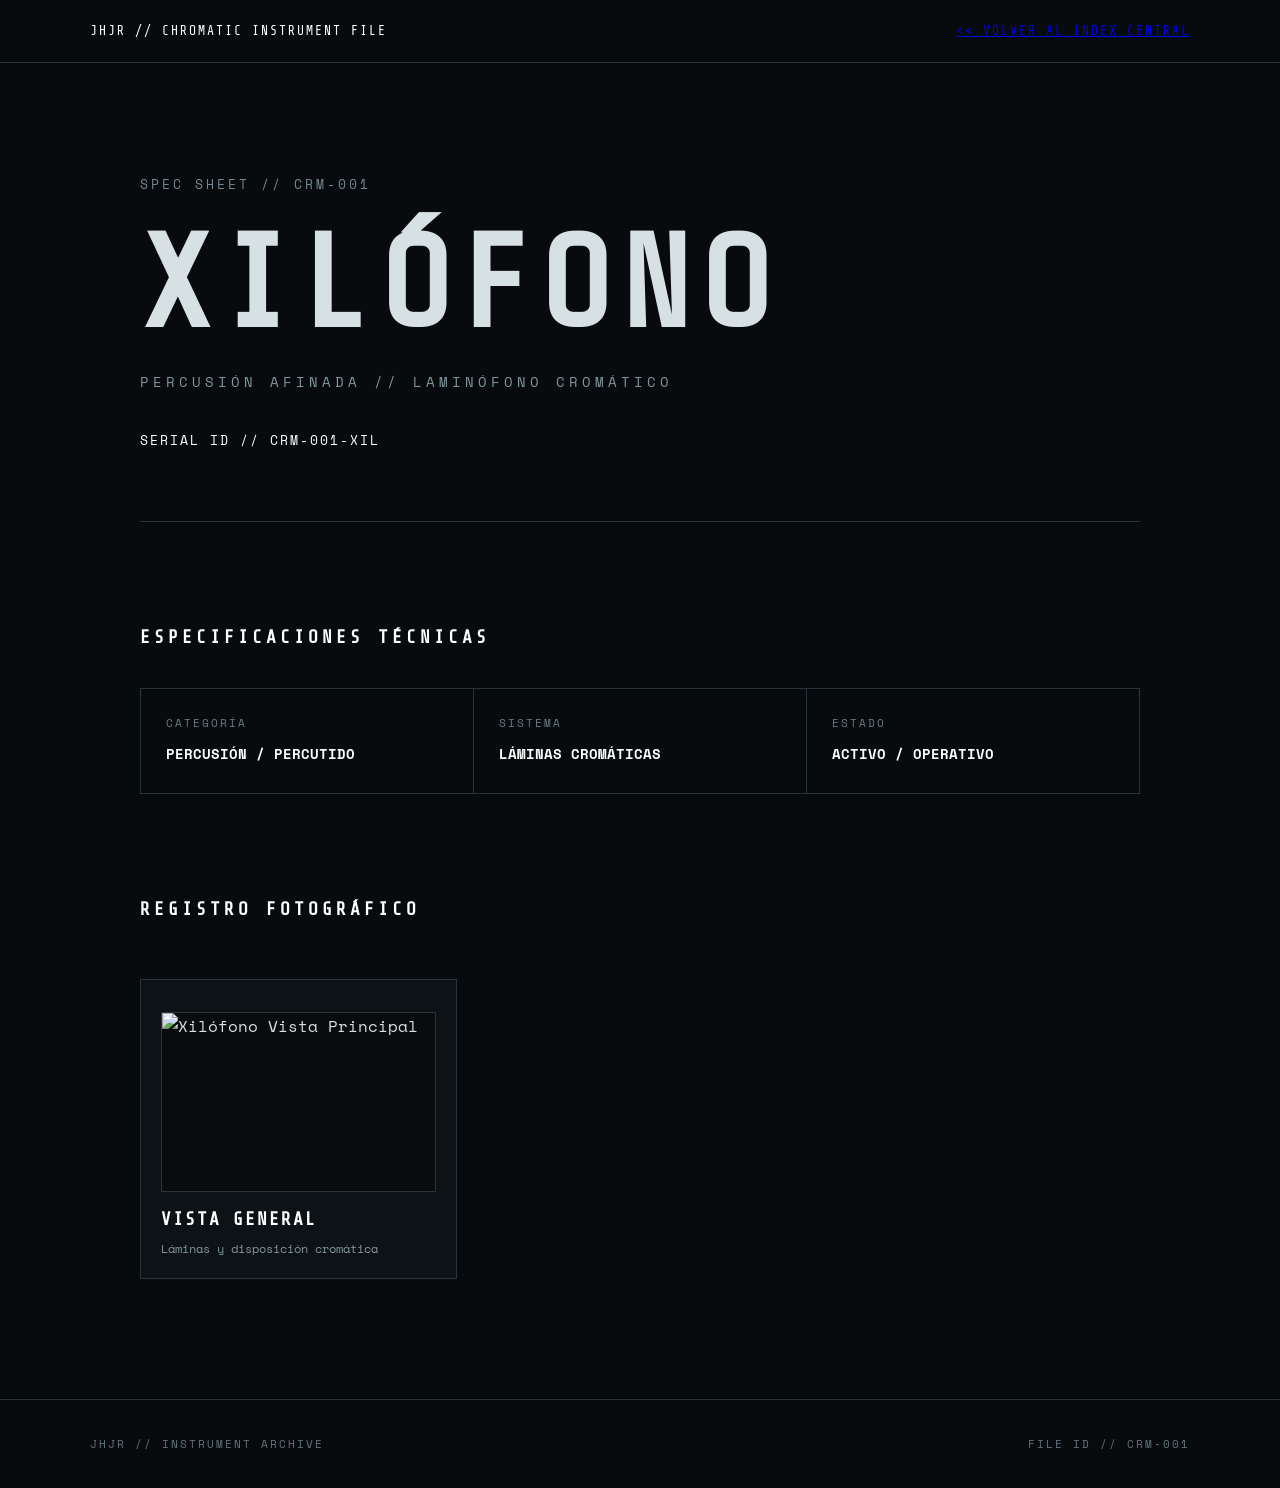
==== cromaticos/1_xilofono/index_xilofono.html @ 7cfe5ff3 "Fichas técnicas y subcarpetas agregadas para instrumentos cromáticos" ====
<!DOCTYPE html>
<html lang="es">
<head>
    <meta charset="UTF-8">
    <meta name="viewport" content="width=device-width, initial-scale=1.0">
    <title>JHJR // CRM-001 - XILÓFONO</title>
    <link rel="preconnect" href="https://fonts.googleapis.com">
    <link rel="preconnect" href="https://fonts.gstatic.com" crossorigin>
    <link href="https://fonts.googleapis.com/css2?family=Share+Tech+Mono&family=Space+Mono:ital,wght@0,400;0,700;1,400&display=swap" rel="stylesheet">
    <link rel="stylesheet" href="../../style.css">
</head>
<body>

    <header>
        <div class="system">JHJR // CHROMATIC INSTRUMENT FILE</div>
        <div class="status"><a href="../../index.html"><< VOLVER AL INDEX CENTRAL</a></div>
    </header>

    <main>
        <section class="hero">
            <div class="classification">SPEC SHEET // CRM-001</div>
            <h1>XILÓFONO</h1>
            <p class="subtitle">PERCUSIÓN AFINADA // LAMINÓFONO CROMÁTICO</p>
            <p class="serial">SERIAL ID // CRM-001-XIL</p>
        </section>

        <section class="specifications">
            <h2>ESPECIFICACIONES TÉCNICAS</h2>
            <div class="data-grid">
                <div><span>CATEGORÍA</span><strong>PERCUSIÓN / PERCUTIDO</strong></div>
                <div><span>SISTEMA</span><strong>LÁMINAS CROMÁTICAS</strong></div>
                <div><span>ESTADO</span><strong>ACTIVO / OPERATIVO</strong></div>
            </div>
        </section>

        <section class="catalog">
            <h2>REGISTRO FOTOGRÁFICO</h2>
            <div class="guitar-grid">
                <div class="guitar-card">
                    <img src="xilofono-main.jpg" alt="Xilófono Vista Principal">
                    <h3>VISTA GENERAL</h3>
                    <p>Láminas y disposición cromática</p>
                </div>
            </div>
        </section>
    </main>

    <footer>
        <p>JHJR // INSTRUMENT ARCHIVE</p>
        <p>FILE ID // CRM-001</p>
    </footer>

</body>
</html>
---- style.css ----
@import url('https://fonts.googleapis.com/css2?family=Share+Tech+Mono&family=Space+Mono:wght@400;700&display=swap');

* {
    box-sizing: border-box;
    margin: 0;
    padding: 0;
}

body {
    background: #080b0d;
    color: #d7e0e3;
    font-family: 'Space Mono', monospace;
    line-height: 1.7;
}

header {
    border-bottom: 1px solid #27343a;
    padding: 20px 7%;
    display: flex;
    justify-content: space-between;
    align-items: center;
    font-family: 'Share Tech Mono', monospace;
    font-size: 13px;
    letter-spacing: 2px;
}

.system {
    color: #ffffff;
}

.status {
    color: #6d858c;
}

main {
    width: min(1000px, 88%);
    margin: auto;
}

.hero {
    padding: 110px 0 70px;
    border-bottom: 1px solid #27343a;
}

.classification {
    color: #728890;
    font-size: 13px;
    letter-spacing: 3px;
    margin-bottom: 25px;
}

h1 {
    font-family: 'Share Tech Mono', monospace;
    font-size: clamp(60px, 12vw, 130px);
    letter-spacing: 10px;
    line-height: 1;
}

.subtitle {
    margin-top: 20px;
    color: #82969c;
    letter-spacing: 4px;
    font-size: 14px;
}

.serial {
    margin-top: 35px;
    font-size: 13px;
    letter-spacing: 2px;
    color: #ffffff;
}

.photo {
    margin: 70px 0;
}

.photo img {
    width: 100%;
    display: block;
    border: 1px solid #27343a;
    filter: grayscale(15%);
    transition: 0.3s;
}

.photo img:hover {
    filter: grayscale(0%);
}

section {
    margin-bottom: 100px;
}

h2 {
    font-family: 'Share Tech Mono', monospace;
    font-size: 18px;
    letter-spacing: 4px;
    margin-bottom: 35px;
    color: #ffffff;
}

.data-grid {
    display: grid;
    grid-template-columns: repeat(3, 1fr);
    border-top: 1px solid #27343a;
    border-left: 1px solid #27343a;
}

.data-grid div {
    padding: 25px;
    border-right: 1px solid #27343a;
    border-bottom: 1px solid #27343a;
}

.data-grid span {
    display: block;
    color: #687b82;
    font-size: 11px;
    letter-spacing: 2px;
    margin-bottom: 8px;
}

.data-grid strong {
    color: #ffffff;
    font-size: 14px;
}

/* ===================================================
   INVENTARIO Y TARJETAS DE GUITARRAS (GRID 3x3)
   =================================================== */

.guitar-grid {
    display: grid;
    grid-template-columns: repeat(auto-fill, minmax(280px, 1fr));
    gap: 25px;
    padding: 20px 0;
}

.guitar-card {
    background: #0d1216;
    border: 1px solid #27343a;
    padding: 20px;
    display: flex;
    flex-direction: column;
    justify-content: space-between;
    transition: all 0.3s ease;
}

.guitar-card:hover {
    border-color: #d7e0e3;
    transform: translateY(-4px);
    box-shadow: 0 4px 20px rgba(0, 0, 0, 0.5);
}

.guitar-card .serial {
    margin-top: 0;
    margin-bottom: 10px;
    color: #6d858c;
    font-size: 11px;
    letter-spacing: 2px;
}

.guitar-card img {
    width: 100%;
    height: 180px;
    object-fit: cover;
    border: 1px solid #27343a;
    margin: 12px 0;
    background-color: #080b0d;
    filter: grayscale(20%);
    transition: 0.3s;
}

.guitar-card:hover img {
    filter: grayscale(0%);
    border-color: #6d858c;
}

.guitar-card h3 {
    font-family: 'Share Tech Mono', monospace;
    font-size: 18px;
    letter-spacing: 2px;
    color: #ffffff;
    margin-bottom: 6px;
}

.guitar-card p {
    font-size: 12px;
    color: #82969c;
    line-height: 1.4;
}

.guitar-card .status {
    margin-top: 15px;
    font-size: 11px;
    letter-spacing: 1.5px;
    color: #6d858c;
    border-top: 1px dashed #27343a;
    padding-top: 10px;
}

.guitar-card a {
    color: inherit;
    text-decoration: none;
}

/* =================================================== */

.history p {
    max-width: 800px;
    margin-bottom: 25px;
    color: #aebdc1;
}

.modifications ul {
    list-style: none;
}

.modifications li {
    border-bottom: 1px solid #27343a;
    padding: 18px 0;
    color: #aebdc1;
}

.modifications li::before {
    content: ">";
    margin-right: 15px;
    color: #ffffff;
}

.event {
    display: grid;
    grid-template-columns: 120px 1fr;
    border-top: 1px solid #27343a;
    padding: 30px 0;
}

.year {
    font-family: 'Share Tech Mono', monospace;
    font-size: 25px;
    color: #ffffff;
}

.event h3 {
    font-size: 14px;
    letter-spacing: 3px;
    margin-bottom: 8px;
}

.event p {
    color: #82969c;
    font-size: 14px;
}

.importance {
    border: 1px solid #27343a;
    padding: 40px;
}

.importance p {
    max-width: 800px;
    margin-bottom: 20px;
    color: #aebdc1;
}

.quote {
    font-family: 'Share Tech Mono', monospace;
    font-size: 22px;
    color: #ffffff !important;
    margin-top: 40px;
}

footer {
    border-top: 1px solid #27343a;
    padding: 35px 7%;
    display: flex;
    justify-content: space-between;
    color: #62747a;
    font-size: 11px;
    letter-spacing: 2px;
}

/* RESPONSIVE (MÓVIL) */
@media (max-width: 700px) {

    header {
        flex-direction: column;
        align-items: flex-start;
        gap: 10px;
    }

    .hero {
        padding-top: 70px;
    }

    .data-grid {
        grid-template-columns: 1fr;
    }

    .event {
        grid-template-columns: 80px 1fr;
    }

    .importance {
        padding: 25px;
    }

    footer {
        flex-direction: column;
        gap: 10px;
    }

    .guitar-grid {
        grid-template-columns: 1fr;
    }

} /* <- Aquí estaba faltando esta llave final */
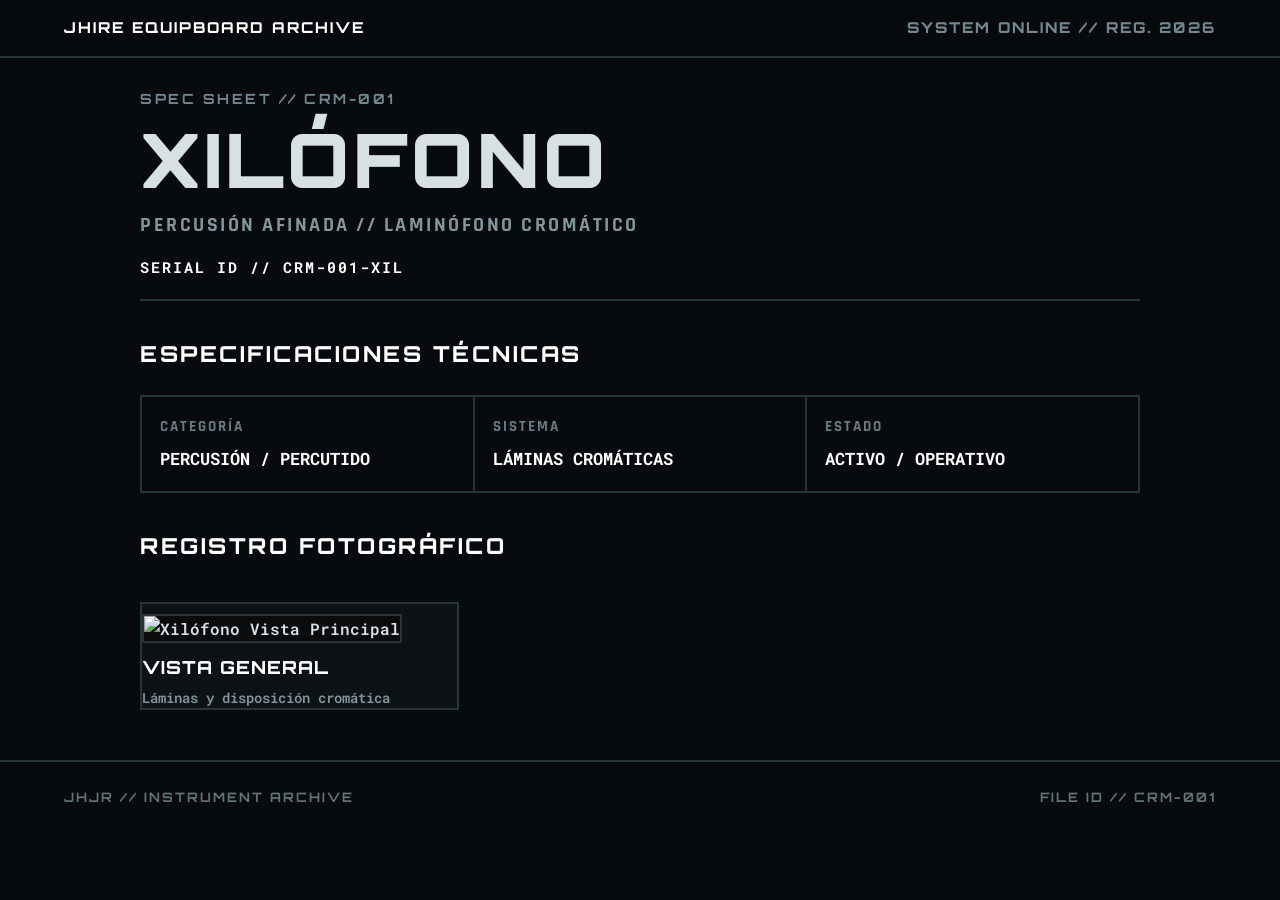
==== commit 0ee8e1bf: "Update header content in index_xilofono.html" ====
--- a/cromaticos/1_xilofono/index_xilofono.html
+++ b/cromaticos/1_xilofono/index_xilofono.html
@@ -12,8 +12,14 @@
 <body>
 
     <header>
-        <div class="system">JHJR // CHROMATIC INSTRUMENT FILE</div>
-        <div class="status"><a href="../../index.html"><< VOLVER AL INDEX CENTRAL</a></div>
+        <div class="system">
+            <a href="../../index.html" style="color: inherit; text-decoration: none;">
+                JHIRE EQUIPBOARD ARCHIVE
+            </a>
+        </div>
+        <div class="status">
+            <span>SYSTEM ONLINE // REG. 2026</span>
+        </div>
     </header>
 
     <main>
@@ -51,4 +57,4 @@
     </footer>
 
 </body>
-</html>+</html>
--- a/style.css
+++ b/style.css
@@ -1,316 +1,406 @@
-@import url('https://fonts.googleapis.com/css2?family=Share+Tech+Mono&family=Space+Mono:wght@400;700&display=swap');
-
-* {
-    box-sizing: border-box;
-    margin: 0;
-    padding: 0;
+/* ===================================================
+   1. CONFIGURACIÓN Y FUENTES FORMALES Y PESADAS
+   =================================================== */
+/* Importamos Orbitron (para títulos técnicos y formales) y Rajdhani / Roboto Mono */
+@import url('https://fonts.googleapis.com/css2?family=Orbitron:wght@700;800;900&family=Rajdhani:wght@600;700&family=Roboto+Mono:wght@600;700&display=swap');
+
+*,
+*::before,
+*::after {
+  box-sizing: border-box;
+  margin: 0;
+  padding: 0;
 }
 
 body {
-    background: #080b0d;
-    color: #d7e0e3;
-    font-family: 'Space Mono', monospace;
-    line-height: 1.7;
-}
-
+  background: #080b0d;
+  color: #d7e0e3;
+  /* Se aumenta el tamaño de fuente general a 16px */
+  font-family: 'Roboto Mono', monospace;
+  font-size: 16px;
+  font-weight: 600;
+  line-height: 1.6;
+}
+
+/* ===================================================
+   2. NAVEGACIÓN Y ENCABEZADO
+   =================================================== */
 header {
-    border-bottom: 1px solid #27343a;
-    padding: 20px 7%;
-    display: flex;
-    justify-content: space-between;
-    align-items: center;
-    font-family: 'Share Tech Mono', monospace;
-    font-size: 13px;
-    letter-spacing: 2px;
+  position: sticky;
+  top: 0;
+  z-index: 1000;
+  display: flex;
+  justify-content: space-between;
+  align-items: center;
+  padding: 16px 5%;
+  background-color: rgba(8, 11, 13, 0.95);
+  backdrop-filter: blur(8px);
+  border-bottom: 2px solid #27343a;
+  font-family: 'Orbitron', sans-serif;
+  font-size: 15px;
+  font-weight: 800;
+  letter-spacing: 2px;
 }
 
 .system {
-    color: #ffffff;
+  color: #ffffff;
 }
 
 .status {
-    color: #6d858c;
-}
-
+  color: #728890;
+}
+
+/* ===================================================
+   BOTÓN DE IDIOMA
+   =================================================== */
+.lang-toggle {
+  background: #0d1216;
+  color: #aebdc1;
+  border: 2px solid #27343a;
+  padding: 4px 10px;
+  margin-left: 15px;
+  font-family: 'Orbitron', sans-serif;
+  font-size: 13px;
+  font-weight: 800;
+  cursor: pointer;
+  transition: all 0.3s ease;
+}
+
+.lang-toggle:hover {
+  background: #27343a;
+  color: #ffffff;
+  border-color: #6d858c;
+}
+
+/* ===================================================
+   3. ESTRUCTURA PRINCIPAL Y HERO
+   =================================================== */
 main {
-    width: min(1000px, 88%);
-    margin: auto;
+  width: min(1000px, 90%);
+  margin: 0 auto;
+}
+
+section {
+  margin-bottom: 35px;
 }
 
 .hero {
-    padding: 110px 0 70px;
-    border-bottom: 1px solid #27343a;
+  padding: 30px 0 20px;
+  border-bottom: 2px solid #27343a;
 }
 
 .classification {
-    color: #728890;
-    font-size: 13px;
-    letter-spacing: 3px;
-    margin-bottom: 25px;
+  margin-bottom: 10px;
+  color: #728890;
+  font-family: 'Orbitron', sans-serif;
+  font-size: 14px;
+  font-weight: 700;
+  letter-spacing: 2.5px;
 }
 
 h1 {
-    font-family: 'Share Tech Mono', monospace;
-    font-size: clamp(60px, 12vw, 130px);
-    letter-spacing: 10px;
-    line-height: 1;
+  /* Título de mayor impacto y legibilidad */
+  font-family: 'Orbitron', sans-serif;
+  font-size: clamp(45px, 7vw, 75px);
+  font-weight: 900;
+  line-height: 1.05;
+  letter-spacing: 4px;
+  text-transform: uppercase;
+}
+
+h2 {
+  margin-bottom: 24px;
+  color: #ffffff;
+  font-family: 'Orbitron', sans-serif;
+  font-size: 22px;
+  font-weight: 800;
+  letter-spacing: 2.5px;
+  text-transform: uppercase;
 }
 
 .subtitle {
-    margin-top: 20px;
-    color: #82969c;
-    letter-spacing: 4px;
-    font-size: 14px;
+  margin-top: 10px;
+  color: #82969c;
+  font-family: 'Rajdhani', sans-serif;
+  font-size: 20px;
+  font-weight: 700;
+  letter-spacing: 2.5px;
 }
 
 .serial {
-    margin-top: 35px;
-    font-size: 13px;
-    letter-spacing: 2px;
-    color: #ffffff;
-}
-
+  margin-top: 14px;
+  color: #ffffff;
+  font-family: 'Roboto Mono', monospace;
+  font-size: 15px;
+  font-weight: 700;
+  letter-spacing: 2px;
+}
+
+/* ===================================================
+   4. ELEMENTOS MULTIMEDIA Y GRILLAS DE DATOS
+   =================================================== */
 .photo {
-    margin: 70px 0;
-}
-
-.photo img {
-    width: 100%;
-    display: block;
-    border: 1px solid #27343a;
-    filter: grayscale(15%);
-    transition: 0.3s;
-}
-
-.photo img:hover {
-    filter: grayscale(0%);
-}
-
-section {
-    margin-bottom: 100px;
-}
-
-h2 {
-    font-family: 'Share Tech Mono', monospace;
-    font-size: 18px;
-    letter-spacing: 4px;
-    margin-bottom: 35px;
-    color: #ffffff;
+  margin: 25px 0;
+}
+
+.photo img,
+main section > img {
+  display: block;
+  max-width: 100%;
+  max-height: 420px;
+  width: auto;
+  height: auto;
+  margin: 0 auto;
+  border: 2px solid #27343a;
+  object-fit: contain;
+  filter: grayscale(15%);
+  transition: filter 0.3s ease;
+}
+
+.photo img:hover,
+main section > img:hover {
+  filter: grayscale(0%);
 }
 
 .data-grid {
-    display: grid;
-    grid-template-columns: repeat(3, 1fr);
-    border-top: 1px solid #27343a;
-    border-left: 1px solid #27343a;
+  display: grid;
+  grid-template-columns: repeat(3, 1fr);
+  border-top: 2px solid #27343a;
+  border-left: 2px solid #27343a;
 }
 
 .data-grid div {
-    padding: 25px;
-    border-right: 1px solid #27343a;
-    border-bottom: 1px solid #27343a;
+  padding: 18px;
+  border-right: 2px solid #27343a;
+  border-bottom: 2px solid #27343a;
 }
 
 .data-grid span {
-    display: block;
-    color: #687b82;
-    font-size: 11px;
-    letter-spacing: 2px;
-    margin-bottom: 8px;
+  display: block;
+  margin-bottom: 6px;
+  color: #687b82;
+  font-family: 'Rajdhani', sans-serif;
+  font-size: 15px;
+  font-weight: 700;
+  letter-spacing: 2px;
+  text-transform: uppercase;
 }
 
 .data-grid strong {
-    color: #ffffff;
-    font-size: 14px;
-}
-
-/* ===================================================
-   INVENTARIO Y TARJETAS DE GUITARRAS (GRID 3x3)
-   =================================================== */
-
+  color: #ffffff;
+  font-family: 'Roboto Mono', monospace;
+  font-size: 17px;
+  font-weight: 700;
+}
+
+/* ===================================================
+   5. INVENTARIO Y TARJETAS DE GUITARRAS
+   =================================================== */
 .guitar-grid {
-    display: grid;
-    grid-template-columns: repeat(auto-fill, minmax(280px, 1fr));
-    gap: 25px;
-    padding: 20px 0;
+  display: grid;
+  grid-template-columns: repeat(auto-fill, minmax(280px, 1fr));
+  gap: 22px;
+  padding: 15px 0;
 }
 
 .guitar-card {
-    background: #0d1216;
-    border: 1px solid #27343a;
+  padding: 0; /* Se elimina el padding del contenedor principal */
+  background: #0d1216;
+  border: 2px solid #27343a;
+  transition: all 0.3s ease;
+}
+
+.guitar-card:hover {
+  border-color: #d7e0e3;
+  transform: translateY(-4px);
+  box-shadow: 0 4px 20px rgba(0, 0, 0, 0.6);
+}
+
+/* El enlace toma el control total del espacio y la estructura */
+.guitar-card a.card-link {
+  display: flex;
+  flex-direction: column;
+  justify-content: space-between;
+  height: 100%;
+  padding: 20px; /* El padding se asigna al área cliqueable */
+  color: inherit;
+  text-decoration: none;
+}
+
+.guitar-card .serial {
+  margin-top: 0;
+  margin-bottom: 8px;
+  color: #6d858c;
+  font-size: 13px;
+  font-weight: 700;
+  letter-spacing: 1.5px;
+}
+
+.guitar-card img {
+  width: 100%;
+  height: 190px;
+  margin: 10px 0;
+  background-color: #080b0d;
+  border: 2px solid #27343a;
+  object-fit: cover;
+  filter: grayscale(20%);
+  transition: filter 0.3s ease, border-color 0.3s ease;
+}
+
+.guitar-card:hover img {
+  border-color: #6d858c;
+  filter: grayscale(0%);
+}
+
+.guitar-card h3 {
+  margin-bottom: 6px;
+  color: #ffffff;
+  font-family: 'Orbitron', sans-serif;
+  font-size: 18px;
+  font-weight: 800;
+  letter-spacing: 1px;
+}
+
+.guitar-card p {
+  color: #82969c;
+  font-size: 14px;
+  font-weight: 600;
+  line-height: 1.4;
+}
+
+.guitar-card .status {
+  margin-top: 12px;
+  padding-top: 8px;
+  border-top: 2px dashed #27343a;
+  color: #6d858c;
+  font-family: 'Rajdhani', sans-serif;
+  font-size: 14px;
+  font-weight: 700;
+  letter-spacing: 1.5px;
+}
+
+/* ===================================================
+   6. HISTORIAL, MODIFICACIONES Y EVENTOS
+   =================================================== */
+.history p {
+  max-width: 850px;
+  margin-bottom: 22px;
+  color: #aebdc1;
+  font-size: 16px;
+}
+
+.modifications ul {
+  list-style: none;
+}
+
+.modifications li {
+  padding: 14px 0;
+  border-bottom: 2px solid #27343a;
+  color: #aebdc1;
+  font-size: 16px;
+}
+
+.modifications li::before {
+  content: ">";
+  margin-right: 12px;
+  color: #ffffff;
+  font-weight: 700;
+}
+
+.event {
+  display: grid;
+  grid-template-columns: 110px 1fr;
+  padding: 22px 0;
+  border-top: 2px solid #27343a;
+}
+
+.year {
+  color: #ffffff;
+  font-family: 'Orbitron', sans-serif;
+  font-size: 22px;
+  font-weight: 800;
+}
+
+.event h3 {
+  margin-bottom: 6px;
+  font-family: 'Orbitron', sans-serif;
+  font-size: 16px;
+  font-weight: 800;
+  letter-spacing: 1.5px;
+}
+
+.event p {
+  color: #82969c;
+  font-size: 15px;
+}
+
+.importance {
+  padding: 28px;
+  border: 2px solid #27343a;
+}
+
+.importance p {
+  max-width: 850px;
+  margin-bottom: 18px;
+  color: #aebdc1;
+  font-size: 16px;
+}
+
+.quote {
+  margin-top: 25px;
+  color: #ffffff !important;
+  font-family: 'Orbitron', sans-serif;
+  font-size: 19px;
+  font-weight: 800;
+}
+
+/* ===================================================
+   7. PIE DE PÁGINA (FOOTER)
+   =================================================== */
+footer {
+  display: flex;
+  justify-content: space-between;
+  padding: 25px 5%;
+  border-top: 2px solid #27343a;
+  color: #62747a;
+  font-family: 'Orbitron', sans-serif;
+  font-size: 13px;
+  font-weight: 700;
+  letter-spacing: 2px;
+}
+
+/* ===================================================
+   8. ADAPTABILIDAD (RESPONSIVE - MÓVIL)
+   =================================================== */
+@media (max-width: 700px) {
+  header {
+    flex-direction: column;
+    align-items: flex-start;
+    gap: 8px;
+  }
+
+  .hero {
+    padding-top: 30px;
+  }
+
+  .data-grid {
+    grid-template-columns: 1fr;
+  }
+
+  .guitar-grid {
+    grid-template-columns: 1fr;
+  }
+
+  .event {
+    grid-template-columns: 80px 1fr;
+  }
+
+  .importance {
     padding: 20px;
-    display: flex;
+  }
+
+  footer {
     flex-direction: column;
-    justify-content: space-between;
-    transition: all 0.3s ease;
-}
-
-.guitar-card:hover {
-    border-color: #d7e0e3;
-    transform: translateY(-4px);
-    box-shadow: 0 4px 20px rgba(0, 0, 0, 0.5);
-}
-
-.guitar-card .serial {
-    margin-top: 0;
-    margin-bottom: 10px;
-    color: #6d858c;
-    font-size: 11px;
-    letter-spacing: 2px;
-}
-
-.guitar-card img {
-    width: 100%;
-    height: 180px;
-    object-fit: cover;
-    border: 1px solid #27343a;
-    margin: 12px 0;
-    background-color: #080b0d;
-    filter: grayscale(20%);
-    transition: 0.3s;
-}
-
-.guitar-card:hover img {
-    filter: grayscale(0%);
-    border-color: #6d858c;
-}
-
-.guitar-card h3 {
-    font-family: 'Share Tech Mono', monospace;
-    font-size: 18px;
-    letter-spacing: 2px;
-    color: #ffffff;
-    margin-bottom: 6px;
-}
-
-.guitar-card p {
-    font-size: 12px;
-    color: #82969c;
-    line-height: 1.4;
-}
-
-.guitar-card .status {
-    margin-top: 15px;
-    font-size: 11px;
-    letter-spacing: 1.5px;
-    color: #6d858c;
-    border-top: 1px dashed #27343a;
-    padding-top: 10px;
-}
-
-.guitar-card a {
-    color: inherit;
-    text-decoration: none;
-}
-
-/* =================================================== */
-
-.history p {
-    max-width: 800px;
-    margin-bottom: 25px;
-    color: #aebdc1;
-}
-
-.modifications ul {
-    list-style: none;
-}
-
-.modifications li {
-    border-bottom: 1px solid #27343a;
-    padding: 18px 0;
-    color: #aebdc1;
-}
-
-.modifications li::before {
-    content: ">";
-    margin-right: 15px;
-    color: #ffffff;
-}
-
-.event {
-    display: grid;
-    grid-template-columns: 120px 1fr;
-    border-top: 1px solid #27343a;
-    padding: 30px 0;
-}
-
-.year {
-    font-family: 'Share Tech Mono', monospace;
-    font-size: 25px;
-    color: #ffffff;
-}
-
-.event h3 {
-    font-size: 14px;
-    letter-spacing: 3px;
-    margin-bottom: 8px;
-}
-
-.event p {
-    color: #82969c;
-    font-size: 14px;
-}
-
-.importance {
-    border: 1px solid #27343a;
-    padding: 40px;
-}
-
-.importance p {
-    max-width: 800px;
-    margin-bottom: 20px;
-    color: #aebdc1;
-}
-
-.quote {
-    font-family: 'Share Tech Mono', monospace;
-    font-size: 22px;
-    color: #ffffff !important;
-    margin-top: 40px;
-}
-
-footer {
-    border-top: 1px solid #27343a;
-    padding: 35px 7%;
-    display: flex;
-    justify-content: space-between;
-    color: #62747a;
-    font-size: 11px;
-    letter-spacing: 2px;
-}
-
-/* RESPONSIVE (MÓVIL) */
-@media (max-width: 700px) {
-
-    header {
-        flex-direction: column;
-        align-items: flex-start;
-        gap: 10px;
-    }
-
-    .hero {
-        padding-top: 70px;
-    }
-
-    .data-grid {
-        grid-template-columns: 1fr;
-    }
-
-    .event {
-        grid-template-columns: 80px 1fr;
-    }
-
-    .importance {
-        padding: 25px;
-    }
-
-    footer {
-        flex-direction: column;
-        gap: 10px;
-    }
-
-    .guitar-grid {
-        grid-template-columns: 1fr;
-    }
-
-} /* <- Aquí estaba faltando esta llave final */+    gap: 8px;
+  }
+}
